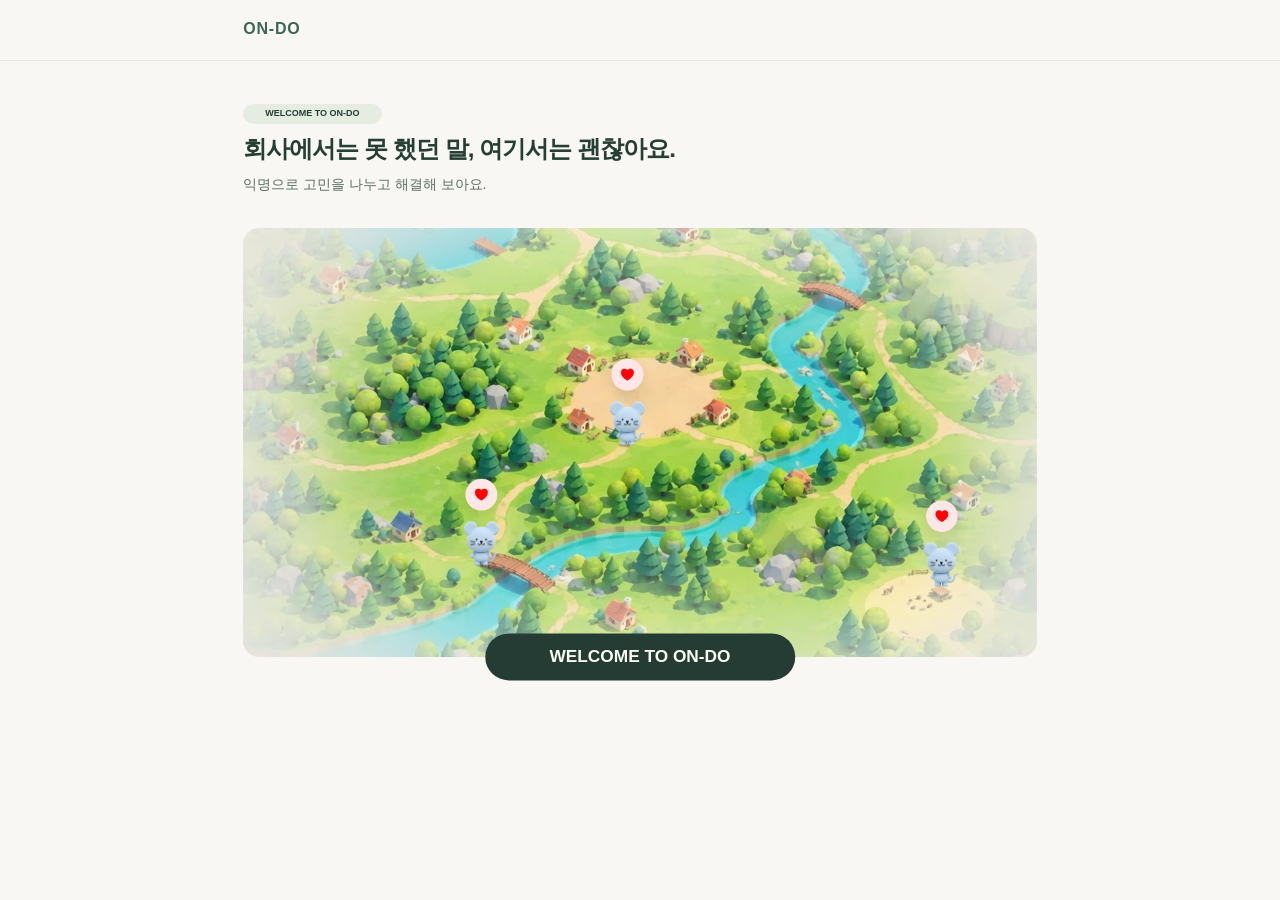
==== index.html @ fba6b2cc "Revert "fix: 섬 선택 범위 정리 및 전환 제거" This reverts commit 2af720c572399435a7b594181810245a727157f3." ====
<!doctype html>
<html lang="ko">
<head>
<meta charset="utf-8"><meta name="viewport" content="width=device-width,initial-scale=1">
<title>ON-DO</title>
<link rel="stylesheet" href="css/style.css">
</head>
<body>
<header><nav><span>ON-DO</span><button id="account" class="plain" hidden>로그아웃</button></nav></header>
<main>
<section id="home" class="hero">
<span class="tag">WELCOME TO ON-DO</span>
<h1>회사에서는 못 했던 말, 여기서는 괜찮아요.</h1>
<p>익명으로 고민을 나누고 해결해 보아요.</p>
<div class="map">
<img class="welcome-land" src="assets/welcome/welcome-map.png" alt="숲과 강이 어우러진 ON-DO 섬">
<div class="welcome-marker" style="--x:48.4%;--y:39%" aria-hidden="true"><img src="assets/welcome/welcome-heart.png" alt=""><img src="assets/characters/0.png" alt=""></div>
<div class="welcome-marker" style="--x:30%;--y:67%" aria-hidden="true"><img src="assets/welcome/welcome-heart.png" alt=""><img src="assets/characters/0.png" alt=""></div>
<div class="welcome-marker" style="--x:88%;--y:72%" aria-hidden="true"><img src="assets/welcome/welcome-heart.png" alt=""><img src="assets/characters/0.png" alt=""></div>
<button id="start">WELCOME TO ON-DO</button>
</div>
</section>
<section id="choose" hidden>
<h1>ON-DO에서 어떤 캐릭터로 활동해볼까요?</h1>
<p>캐릭터와 닉네임으로 서로 소통해요.</p>
<div class="stage">
<span class="selection-check" aria-hidden="true">✓</span>
<div class="carousel" id="animals" role="group" aria-label="동물 캐릭터 선택">
<button type="button" class="arrow previous" id="previous" aria-label="이전 캐릭터">‹</button>
<div class="cards" id="cards"></div>
<button type="button" class="arrow next" id="next" aria-label="다음 캐릭터">›</button>
</div>
<strong id="animalName" class="animal-name" aria-live="polite"></strong>
</div>
<form id="profile" class="nickname">
<label for="nick" class="visually-hidden">익명 닉네임</label>
<div class="nickrow"><input id="nick" required maxlength="18"><button type="button" id="shuffle">다시 추첨하기</button></div>
<p>고민글과 댓글에 표시될 닉네임이에요!</p>
<button class="wide">입력 완료</button>
</form>
</section>
<section id="done" class="center" hidden><img id="doneAnimal" class="selected" alt=""><h1 id="greeting"></h1><p id="details"></p><a href="islands.html" style="display:inline-block;background:#28553f;color:white;border-radius:30px;padding:10px 20px;text-decoration:none;font-weight:700">직무섬 입장</a> <button id="edit">캐릭터와 닉네임 수정</button></section>
</main>
<dialog id="info" aria-labelledby="infoTitle">
<div class="info-card">
<div class="welcome-banner">WELCOME TO ON-DO</div>
<button class="close" id="close" aria-label="닫기">×</button>
<h2 id="infoTitle">ON-DO에서 사용할 정보를 알려주세요</h2>
<form id="onboard">
<label for="email">직장인 인증</label>
<p class="email-intro">직장인 인증 후 나의 직무를 선택하면 섬에 초대돼요.</p>
<input id="email" type="email" required placeholder="회사 이메일을 입력해주세요" autocomplete="email">
<p class="email-note">* 인증 정보는 다른 사용자들에게 표시되지 않아요.</p>
<div class="info">
<strong>입력한 정보는 이렇게 쓰여요!</strong>
<ul><li>직무는 해당 섬을 연결하는 데 쓰여요. 연차 공개 여부는 글을 쓸 때 선택할 수 있어요.</li>
<li>글과 댓글에는 닉네임이 표시되며, 실명과 회사명은 저장하지 않아요.</li>
<li>고민 분야는 같은 주제의 글을 모아 보여드리는 데 사용돼요.</li></ul>
<details><summary>개인정보 처리 안내</summary><p>체험용 인증으로, 입력한 이메일을 저장하거나 전송하지 않아요.</p></details>
</div>
<button type="button" class="wide" id="verify" disabled>인증 메일 받기</button>
<p class="status" id="status" aria-live="polite" hidden></p>
<div class="fields">
<div><span id="jobLabel" class="field-label">직무</span><select id="job" hidden><option value="">선택해주세요</option><option value="디자인">디자이너</option><option>영업</option><option value="개발">개발 · 엔지니어링</option></select></div>
<div><span id="yearsLabel" class="field-label">연차</span><select id="years" hidden><option value="">선택 안 함</option><option>1년 미만</option><option>1~3년</option><option>4~6년</option><option>7~10년</option><option>11년 이상</option></select></div>
</div>
<button class="wide" id="continue" disabled>완료하였습니다</button>
</form>
</div>
</dialog>
<script src="js/app.js"></script>
</body>
</html>
---- css/style.css ----
*{box-sizing:border-box}body{margin:0;background:#f8f7f2;color:#253f35;font:16px/1.55 "Malgun Gothic","Apple SD Gothic Neo",sans-serif}header{border-bottom:1px solid #e7e9df}nav,main{max-width:980px;margin:auto;padding-inline:24px}nav{height:62px;display:flex;justify-content:space-between;align-items:center;font-weight:800;letter-spacing:.05em}main{padding-top:42px;padding-bottom:56px}.hero{max-width:900px;margin:auto}h1{font-size:clamp(23px,4vw,34px);line-height:1.35;margin:10px 0}h2{margin:0 0 22px;font-size:22px}p{margin:4px 0 20px;color:#5b6f63}.tag{background:#e5ece1;font-size:11px;font-weight:800;padding:5px 14px;border-radius:30px}.map{position:relative;margin:28px 0 34px}.map img{display:block;width:100%;border-radius:17px}.map button{position:absolute;left:50%;bottom:0;transform:translate(-50%,50%);white-space:nowrap;min-width:230px;background:#253f35}button,input,select{font:inherit}button{cursor:pointer;border:0;background:#387357;color:white;border-radius:30px;padding:10px 20px;font-weight:700}button:disabled{background:#a3aaa4;cursor:default}button:focus-visible,input:focus-visible,select:focus-visible{outline:3px solid #7bb39a;outline-offset:3px}.plain{background:transparent;color:#28553f}.wide{width:100%}dialog{width:min(540px,calc(100% - 30px));max-height:calc(100dvh - 32px);border:0;border-radius:20px;padding:30px;color:inherit;background:white}dialog::backdrop{background:#252e2870}.dialog-head{display:flex;justify-content:space-between;align-items:center;margin-bottom:18px}.close{padding:5px 12px;background:#687e70}label{display:block;font-weight:750;margin-bottom:5px}input,select{width:100%;padding:10px 13px;background:#f8f7f2;border:1px solid #e3e8df;border-radius:12px;color:#253f35}.info{font-size:13px;padding:12px;background:#f8f7f2;border-radius:12px;margin:12px 0}.fields{display:grid;grid-template-columns:1.4fr 1fr;gap:12px;margin:18px 0}.stage{background:#e2eee3;border-radius:17px;padding:24px;position:relative;text-align:center}.animals{display:grid;grid-template-columns:repeat(12,minmax(0,1fr));align-items:start;gap:6px;margin:12px 0 0}.animal{background:#fff;padding:5px;display:grid;place-items:center;aspect-ratio:1;border-radius:50%;transform:translateY(var(--arc));border:2px solid transparent}.animal[aria-pressed=true]{background:#387357;border-color:#23553c}.animal img{width:100%;display:block}.selected{width:134px;height:122px;object-fit:contain;margin-top:14px}.nickname{background:white;border:1px solid #e1eae0;padding:18px;border-radius:17px;margin-top:22px}.nickrow{display:flex;gap:8px}.nickrow button{white-space:nowrap}.nickname p{font-size:13px;margin:8px 0 20px}.center{text-align:center}.status{font-size:13px;margin:8px 0;color:#28553f}[hidden]{display:none!important}@media(max-width:630px){.animals{grid-template-columns:repeat(6,minmax(0,1fr));order:2;margin-top:14px}.stage{display:flex;flex-direction:column;align-items:center}.animals{width:100%}.animal{transform:none}.selected{order:0}.stage strong{order:1}.map img{min-height:195px;object-fit:cover}.nickrow button{padding-inline:12px}}

.visually-hidden{position:absolute;width:1px;height:1px;padding:0;overflow:hidden;clip-path:inset(50%);white-space:nowrap}
nav,main{max-width:1100px}
nav{color:#387357}
#choose>p{margin-bottom:32px}
.stage{display:block;padding:23px 14px 24px}
.selection-check{display:grid;place-items:center;margin:0 auto 14px;width:23px;height:23px;border-radius:50%;background:#387357;color:white}
.carousel{position:relative;max-width:850px;margin:auto;padding-inline:40px}
.cards{display:grid;grid-template-columns:repeat(3,minmax(0,1fr));gap:12px;touch-action:pan-y}
.character-card{position:relative;isolation:isolate;aspect-ratio:1;display:flex;flex-direction:column;align-items:center;justify-content:flex-start;gap:6%;padding:8% 0 0;background:#f7fbf7;color:#253f35;border:1px solid #d1e1d8;border-radius:10px;opacity:.65}
.character-card[aria-pressed=true]{opacity:1;background:#f1f8fc;box-shadow:0 2px 12px #31594126}
.job-icon{height:23%;width:25%;display:grid;place-items:center}
.job-icon img{display:block;width:100%;height:100%;min-height:0;object-fit:contain}
.character-image{width:49%;height:45%;object-fit:contain;object-position:center bottom;z-index:1}
.character-base{position:absolute;bottom:13%;width:60%;height:15%;border-radius:50%;background:radial-gradient(ellipse at 40% 25%,#d9edab,#a6c873 75%);box-shadow:0 4px 0 #b78a5d,inset 0 -4px 0 #94b166}
.arrow{position:absolute;top:50%;transform:translateY(-50%);width:32px;height:32px;padding:0;font-size:24px;line-height:1;background:#f5faf5;color:#387357}
.previous{left:0}.next{right:0}
.animal-name{display:inline-block;margin-top:20px;background:#387357;color:white;border-radius:24px;min-width:75px;padding:4px 14px;font-size:13px}
.nickname{margin-top:28px}.nickname .wide{margin-top:32px}
@media(max-width:630px){.stage{padding-inline:7px}.carousel{padding-inline:24px}.cards{gap:5px;grid-template-columns:.78fr 1.2fr .78fr;align-items:center}.arrow{width:23px;height:28px;font-size:20px}.character-card{border-radius:7px}.character-base{box-shadow:0 2px 0 #b78a5d}.nickname .wide{margin-top:16px}}
body{background:#f8f7f3}
nav,main{width:min(100%,1100px)}
nav{height:clamp(58px,4.65vw,68px)}
nav{color:#3d6656}
body:has(#home:not([hidden])) nav,main:has(#home:not([hidden])){width:min(62%,900px);padding-inline:0}
main:has(#home:not([hidden])){padding-top:clamp(27px,3vw,45px)}
#home h1{font-size:clamp(22px,1.9vw,30px);margin:9px 0 8px;letter-spacing:-.04em}
#home p{font-size:clamp(13px,1.08vw,16px);margin:0}
#home .tag{display:inline-block;padding:3px 22px;font-size:9px}
#home .map{margin:clamp(22px,2.6vw,38px) 0 34px}
#home .welcome-land{width:100%;height:auto;min-height:0;border-radius:16px}
.welcome-marker{position:absolute;left:var(--x);top:var(--y);transform:translate(-50%,-50%);width:8.6%;display:grid;justify-items:center;pointer-events:none}
#home .welcome-marker img{min-height:0;width:100%;border-radius:0;object-fit:contain}
#home .welcome-marker img+img{width:52%;margin-top:-19%;position:relative}
#home .map button,.welcome-banner{width:39%;min-width:0;padding:10px 8px;background:#243c34;font-size:clamp(11px,1.35vw,19px);font-weight:650;text-align:center;border-radius:999px;color:#fbfaf5}
#info{width:min(610px,calc(100% - 26px));padding:30px 0 0;border-radius:0;background:transparent;overscroll-behavior:contain}
#info::backdrop{background:#30363066}
.info-card{position:relative;background:#fff;border-radius:21px;padding:clamp(46px,4.4vw,64px) clamp(19px,2.1vw,30px) clamp(21px,3.1vw,44px)}
.welcome-banner{position:absolute;top:0;left:50%;transform:translate(-50%,-50%);width:57%;padding:clamp(9px,1.2vw,17px) 5px;white-space:nowrap}
.info-card .close{position:absolute;right:clamp(15px,1.8vw,26px);top:23px;display:grid;place-items:center;width:42px;height:42px;padding:0;font-size:20px;font-weight:400;background:#75837b}
#info h2{font-size:clamp(17px,1.7vw,25px);letter-spacing:-.045em;color:#161e2e;line-height:1.35;margin:0 40px clamp(17px,2.25vw,33px) 0}
#onboard{font-size:13px}
#onboard label,.field-label{display:block;font-weight:800;font-size:14px;margin-bottom:9px}
#onboard input{border:0;background:#f8f7f3;font-size:12px;padding:12px}
#onboard p{font-size:11px;margin:0 0 12px}
#onboard .email-note{font-size:10px;margin:5px 0 0}
#onboard .info{background:#f8f7f3;border-radius:9px;font-size:11px;padding:14px 15px;margin:clamp(16px,3vw,44px) 0 clamp(13px,2vw,29px)}
#onboard .info ul{list-style:'–  ';padding-left:15px;margin:7px 0 8px}
#onboard .info li+li{margin-top:5px}
#onboard .info summary{cursor:pointer;text-decoration:underline}
#onboard .info p{margin:5px 0 0}
#onboard .wide{background:#3e6555;font-size:12px;padding:9px 12px;font-weight:600}
#onboard .wide:disabled{background:#a5aaa6}
#onboard #verify.email-ready{background:#3e6555}
#onboard .status{margin:4px 0 0}
#onboard .fields{grid-template-columns:minmax(0,1.65fr) minmax(0,1fr);gap:clamp(10px,2vw,30px);margin:clamp(17px,3vw,43px) 0}
.info-picker>summary,.info-choices button{background:#f8f7f3;color:#284037;border-radius:999px;padding:8px 13px;font-size:12px;cursor:pointer;list-style:none}
.info-picker>summary{display:flex;justify-content:space-between;align-items:center;gap:5px}
.info-picker>summary::-webkit-details-marker{display:none}
.info-picker>summary::after{content:"⌄";color:#59788d}
.info-picker[open]>summary::after{transform:rotate(180deg)}
.info-picker>summary:focus-visible{outline:2px solid #426c57;outline-offset:2px}
.info-picker{position:relative}
.info-picker[open]{z-index:2}
.info-choices{position:fixed;z-index:3;display:grid;gap:5px;padding:5px;overflow-y:auto;overscroll-behavior:contain;background:#fff;border:1px solid #e3e9e2;border-radius:17px;box-shadow:0 6px 20px #243c3426}
.info-choices button{text-align:left}
.info-choices button[aria-pressed=true]{background:#397157;color:white}
@media(max-width:680px){
  body:has(#home:not([hidden])) nav,main:has(#home:not([hidden])){width:calc(100% - 32px)}
  #home .map button{width:54%}
}
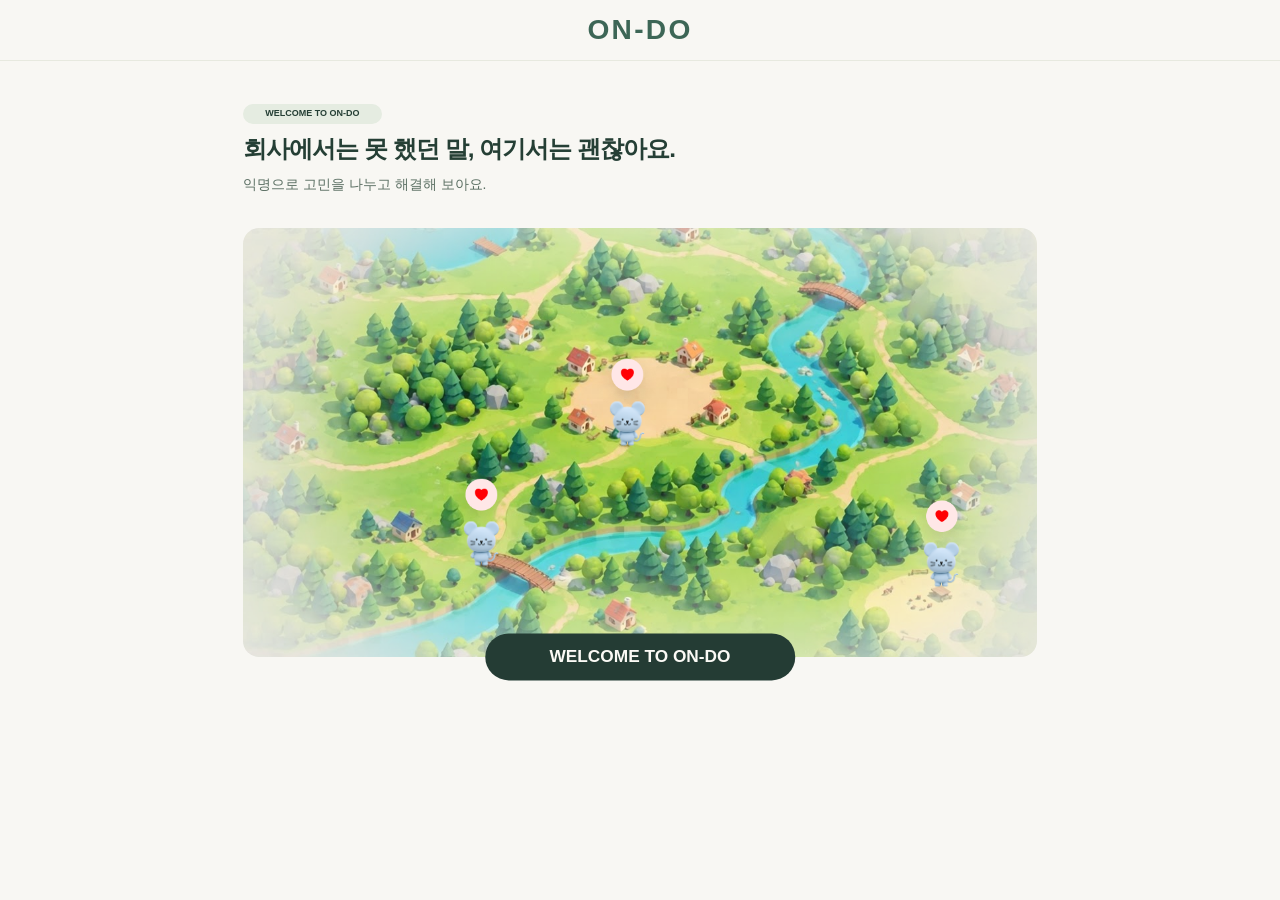
==== commit c59d3e4c: "feat: 이메일 로그인과 화면 공통 스타일 개선" ====
--- a/index.html
+++ b/index.html
@@ -3,10 +3,10 @@
 <head>
 <meta charset="utf-8"><meta name="viewport" content="width=device-width,initial-scale=1">
 <title>ON-DO</title>
-<link rel="stylesheet" href="css/style.css">
+<link rel="stylesheet" href="css/style.css?v=20261116-1900">
 </head>
 <body>
-<header><nav><span>ON-DO</span><button id="account" class="plain" hidden>로그아웃</button></nav></header>
+<header><nav><span class="site-brand">ON-DO</span><button id="account" class="plain" hidden>로그아웃</button></nav></header>
 <main>
 <section id="home" class="hero">
 <span class="tag">WELCOME TO ON-DO</span>
@@ -39,12 +39,20 @@
 <button class="wide">입력 완료</button>
 </form>
 </section>
-<section id="done" class="center" hidden><img id="doneAnimal" class="selected" alt=""><h1 id="greeting"></h1><p id="details"></p><a href="islands.html" style="display:inline-block;background:#28553f;color:white;border-radius:30px;padding:10px 20px;text-decoration:none;font-weight:700">직무섬 입장</a> <button id="edit">캐릭터와 닉네임 수정</button></section>
+<section id="done" class="center" hidden><img id="doneAnimal" class="selected" alt=""><h1 id="greeting"></h1><p id="details"></p><a href="island-select.html" style="display:inline-block;background:#28553f;color:white;border-radius:30px;padding:10px 20px;text-decoration:none;font-weight:700">섬 선택</a> <button id="edit">캐릭터와 닉네임 수정</button></section>
 </main>
 <dialog id="info" aria-labelledby="infoTitle">
 <div class="info-card">
 <div class="welcome-banner">WELCOME TO ON-DO</div>
 <button class="close" id="close" aria-label="닫기">×</button>
+<div class="auth-tabs" role="tablist" aria-label="계정 메뉴"><button type="button" id="showLogin" role="tab">로그인</button><button type="button" id="showSignup" role="tab">회원가입</button></div>
+<form id="loginForm" aria-labelledby="loginTitle">
+<h2 id="loginTitle">다시 만나서 반가워요</h2>
+<label for="loginEmail">회사 이메일</label>
+<input id="loginEmail" type="email" required placeholder="인증했던 회사 이메일을 입력해주세요" autocomplete="email">
+<p id="loginStatus" class="status" aria-live="polite"></p>
+<button class="wide">로그인</button>
+</form>
 <h2 id="infoTitle">ON-DO에서 사용할 정보를 알려주세요</h2>
 <form id="onboard">
 <label for="email">직장인 인증</label>
@@ -56,7 +64,7 @@
 <ul><li>직무는 해당 섬을 연결하는 데 쓰여요. 연차 공개 여부는 글을 쓸 때 선택할 수 있어요.</li>
 <li>글과 댓글에는 닉네임이 표시되며, 실명과 회사명은 저장하지 않아요.</li>
 <li>고민 분야는 같은 주제의 글을 모아 보여드리는 데 사용돼요.</li></ul>
-<details><summary>개인정보 처리 안내</summary><p>체험용 인증으로, 입력한 이메일을 저장하거나 전송하지 않아요.</p></details>
+<details><summary>개인정보 처리 안내</summary><p>체험용 로그인 확인을 위해 이메일은 이 브라우저에만 저장되며 외부로 전송하지 않아요.</p></details>
 </div>
 <button type="button" class="wide" id="verify" disabled>인증 메일 받기</button>
 <p class="status" id="status" aria-live="polite" hidden></p>
@@ -68,6 +76,6 @@
 </form>
 </div>
 </dialog>
-<script src="js/app.js"></script>
+<script src="js/app.js?v=20261116-1900"></script>
 </body>
 </html>
--- a/css/style.css
+++ b/css/style.css
@@ -1,72 +1,677 @@
-*{box-sizing:border-box}body{margin:0;background:#f8f7f2;color:#253f35;font:16px/1.55 "Malgun Gothic","Apple SD Gothic Neo",sans-serif}header{border-bottom:1px solid #e7e9df}nav,main{max-width:980px;margin:auto;padding-inline:24px}nav{height:62px;display:flex;justify-content:space-between;align-items:center;font-weight:800;letter-spacing:.05em}main{padding-top:42px;padding-bottom:56px}.hero{max-width:900px;margin:auto}h1{font-size:clamp(23px,4vw,34px);line-height:1.35;margin:10px 0}h2{margin:0 0 22px;font-size:22px}p{margin:4px 0 20px;color:#5b6f63}.tag{background:#e5ece1;font-size:11px;font-weight:800;padding:5px 14px;border-radius:30px}.map{position:relative;margin:28px 0 34px}.map img{display:block;width:100%;border-radius:17px}.map button{position:absolute;left:50%;bottom:0;transform:translate(-50%,50%);white-space:nowrap;min-width:230px;background:#253f35}button,input,select{font:inherit}button{cursor:pointer;border:0;background:#387357;color:white;border-radius:30px;padding:10px 20px;font-weight:700}button:disabled{background:#a3aaa4;cursor:default}button:focus-visible,input:focus-visible,select:focus-visible{outline:3px solid #7bb39a;outline-offset:3px}.plain{background:transparent;color:#28553f}.wide{width:100%}dialog{width:min(540px,calc(100% - 30px));max-height:calc(100dvh - 32px);border:0;border-radius:20px;padding:30px;color:inherit;background:white}dialog::backdrop{background:#252e2870}.dialog-head{display:flex;justify-content:space-between;align-items:center;margin-bottom:18px}.close{padding:5px 12px;background:#687e70}label{display:block;font-weight:750;margin-bottom:5px}input,select{width:100%;padding:10px 13px;background:#f8f7f2;border:1px solid #e3e8df;border-radius:12px;color:#253f35}.info{font-size:13px;padding:12px;background:#f8f7f2;border-radius:12px;margin:12px 0}.fields{display:grid;grid-template-columns:1.4fr 1fr;gap:12px;margin:18px 0}.stage{background:#e2eee3;border-radius:17px;padding:24px;position:relative;text-align:center}.animals{display:grid;grid-template-columns:repeat(12,minmax(0,1fr));align-items:start;gap:6px;margin:12px 0 0}.animal{background:#fff;padding:5px;display:grid;place-items:center;aspect-ratio:1;border-radius:50%;transform:translateY(var(--arc));border:2px solid transparent}.animal[aria-pressed=true]{background:#387357;border-color:#23553c}.animal img{width:100%;display:block}.selected{width:134px;height:122px;object-fit:contain;margin-top:14px}.nickname{background:white;border:1px solid #e1eae0;padding:18px;border-radius:17px;margin-top:22px}.nickrow{display:flex;gap:8px}.nickrow button{white-space:nowrap}.nickname p{font-size:13px;margin:8px 0 20px}.center{text-align:center}.status{font-size:13px;margin:8px 0;color:#28553f}[hidden]{display:none!important}@media(max-width:630px){.animals{grid-template-columns:repeat(6,minmax(0,1fr));order:2;margin-top:14px}.stage{display:flex;flex-direction:column;align-items:center}.animals{width:100%}.animal{transform:none}.selected{order:0}.stage strong{order:1}.map img{min-height:195px;object-fit:cover}.nickrow button{padding-inline:12px}}
+* {
+  box-sizing: border-box;
+}
+body {
+  margin: 0;
+  background: #f8f7f2;
+  color: #253f35;
+  font:
+    16px/1.55 "Malgun Gothic",
+    "Apple SD Gothic Neo",
+    sans-serif;
+}
+header {
+  border-bottom: 1px solid #e7e9df;
+}
+nav,
+main {
+  max-width: 980px;
+  margin: auto;
+  padding-inline: 24px;
+}
+nav {
+  height: 62px;
+  display: flex;
+  justify-content: space-between;
+  align-items: center;
+  font-weight: 800;
+  letter-spacing: 0.05em;
+}
+main {
+  padding-top: 42px;
+  padding-bottom: 56px;
+}
+.hero {
+  max-width: 900px;
+  margin: auto;
+}
+h1 {
+  font-size: clamp(23px, 4vw, 34px);
+  line-height: 1.35;
+  margin: 10px 0;
+}
+h2 {
+  margin: 0 0 22px;
+  font-size: 22px;
+}
+p {
+  margin: 4px 0 20px;
+  color: #5b6f63;
+}
+.tag {
+  background: #e5ece1;
+  font-size: 11px;
+  font-weight: 800;
+  padding: 5px 14px;
+  border-radius: 30px;
+}
+.map {
+  position: relative;
+  margin: 28px 0 34px;
+}
+.map img {
+  display: block;
+  width: 100%;
+  border-radius: 17px;
+}
+.map button {
+  position: absolute;
+  left: 50%;
+  bottom: 0;
+  transform: translate(-50%, 50%);
+  white-space: nowrap;
+  min-width: 230px;
+  background: #253f35;
+}
+button,
+input,
+select {
+  font: inherit;
+}
+button {
+  cursor: pointer;
+  border: 0;
+  background: #387357;
+  color: white;
+  border-radius: 30px;
+  padding: 10px 20px;
+  font-weight: 700;
+}
+button:disabled {
+  background: #a3aaa4;
+  cursor: default;
+}
+button:focus-visible,
+input:focus-visible,
+select:focus-visible {
+  outline: 3px solid #7bb39a;
+  outline-offset: 3px;
+}
+.plain {
+  background: transparent;
+  color: #28553f;
+}
+.wide {
+  width: 100%;
+}
+dialog {
+  width: min(540px, calc(100% - 30px));
+  max-height: calc(100dvh - 32px);
+  border: 0;
+  border-radius: 20px;
+  padding: 30px;
+  color: inherit;
+  background: white;
+}
+dialog::backdrop {
+  background: #252e2870;
+}
+.dialog-head {
+  display: flex;
+  justify-content: space-between;
+  align-items: center;
+  margin-bottom: 18px;
+}
+.close {
+  padding: 5px 12px;
+  background: #687e70;
+}
+label {
+  display: block;
+  font-weight: 750;
+  margin-bottom: 5px;
+}
+input,
+select {
+  width: 100%;
+  padding: 10px 13px;
+  background: #f8f7f2;
+  border: 1px solid #e3e8df;
+  border-radius: 12px;
+  color: #253f35;
+}
+.info {
+  font-size: 13px;
+  padding: 12px;
+  background: #f8f7f2;
+  border-radius: 12px;
+  margin: 12px 0;
+}
+.fields {
+  display: grid;
+  grid-template-columns: 1.4fr 1fr;
+  gap: 12px;
+  margin: 18px 0;
+}
+.stage {
+  background: #e2eee3;
+  border-radius: 17px;
+  padding: 24px;
+  position: relative;
+  text-align: center;
+}
+.animals {
+  display: grid;
+  grid-template-columns: repeat(12, minmax(0, 1fr));
+  align-items: start;
+  gap: 6px;
+  margin: 12px 0 0;
+}
+.animal {
+  background: #fff;
+  padding: 5px;
+  display: grid;
+  place-items: center;
+  aspect-ratio: 1;
+  border-radius: 50%;
+  transform: translateY(var(--arc));
+  border: 2px solid transparent;
+}
+.animal[aria-pressed="true"] {
+  background: #387357;
+  border-color: #23553c;
+}
+.animal img {
+  width: 100%;
+  display: block;
+}
+.selected {
+  width: 134px;
+  height: 122px;
+  object-fit: contain;
+  margin-top: 14px;
+}
+.nickname {
+  background: white;
+  border: 1px solid #e1eae0;
+  padding: 18px;
+  border-radius: 17px;
+  margin-top: 22px;
+}
+.nickrow {
+  display: flex;
+  gap: 8px;
+}
+.nickrow button {
+  white-space: nowrap;
+}
+.nickname p {
+  font-size: 13px;
+  margin: 8px 0 20px;
+}
+.center {
+  text-align: center;
+}
+.status {
+  font-size: 13px;
+  margin: 8px 0;
+  color: #28553f;
+}
+[hidden] {
+  display: none !important;
+}
+@media (max-width: 630px) {
+  .animals {
+    grid-template-columns: repeat(6, minmax(0, 1fr));
+    order: 2;
+    margin-top: 14px;
+  }
+  .stage {
+    display: flex;
+    flex-direction: column;
+    align-items: center;
+  }
+  .animals {
+    width: 100%;
+  }
+  .animal {
+    transform: none;
+  }
+  .selected {
+    order: 0;
+  }
+  .stage strong {
+    order: 1;
+  }
+  .map img {
+    min-height: 195px;
+    object-fit: cover;
+  }
+  .nickrow button {
+    padding-inline: 12px;
+  }
+}
 
-.visually-hidden{position:absolute;width:1px;height:1px;padding:0;overflow:hidden;clip-path:inset(50%);white-space:nowrap}
-nav,main{max-width:1100px}
-nav{color:#387357}
-#choose>p{margin-bottom:32px}
-.stage{display:block;padding:23px 14px 24px}
-.selection-check{display:grid;place-items:center;margin:0 auto 14px;width:23px;height:23px;border-radius:50%;background:#387357;color:white}
-.carousel{position:relative;max-width:850px;margin:auto;padding-inline:40px}
-.cards{display:grid;grid-template-columns:repeat(3,minmax(0,1fr));gap:12px;touch-action:pan-y}
-.character-card{position:relative;isolation:isolate;aspect-ratio:1;display:flex;flex-direction:column;align-items:center;justify-content:flex-start;gap:6%;padding:8% 0 0;background:#f7fbf7;color:#253f35;border:1px solid #d1e1d8;border-radius:10px;opacity:.65}
-.character-card[aria-pressed=true]{opacity:1;background:#f1f8fc;box-shadow:0 2px 12px #31594126}
-.job-icon{height:23%;width:25%;display:grid;place-items:center}
-.job-icon img{display:block;width:100%;height:100%;min-height:0;object-fit:contain}
-.character-image{width:49%;height:45%;object-fit:contain;object-position:center bottom;z-index:1}
-.character-base{position:absolute;bottom:13%;width:60%;height:15%;border-radius:50%;background:radial-gradient(ellipse at 40% 25%,#d9edab,#a6c873 75%);box-shadow:0 4px 0 #b78a5d,inset 0 -4px 0 #94b166}
-.arrow{position:absolute;top:50%;transform:translateY(-50%);width:32px;height:32px;padding:0;font-size:24px;line-height:1;background:#f5faf5;color:#387357}
-.previous{left:0}.next{right:0}
-.animal-name{display:inline-block;margin-top:20px;background:#387357;color:white;border-radius:24px;min-width:75px;padding:4px 14px;font-size:13px}
-.nickname{margin-top:28px}.nickname .wide{margin-top:32px}
-@media(max-width:630px){.stage{padding-inline:7px}.carousel{padding-inline:24px}.cards{gap:5px;grid-template-columns:.78fr 1.2fr .78fr;align-items:center}.arrow{width:23px;height:28px;font-size:20px}.character-card{border-radius:7px}.character-base{box-shadow:0 2px 0 #b78a5d}.nickname .wide{margin-top:16px}}
-body{background:#f8f7f3}
-nav,main{width:min(100%,1100px)}
-nav{height:clamp(58px,4.65vw,68px)}
-nav{color:#3d6656}
-body:has(#home:not([hidden])) nav,main:has(#home:not([hidden])){width:min(62%,900px);padding-inline:0}
-main:has(#home:not([hidden])){padding-top:clamp(27px,3vw,45px)}
-#home h1{font-size:clamp(22px,1.9vw,30px);margin:9px 0 8px;letter-spacing:-.04em}
-#home p{font-size:clamp(13px,1.08vw,16px);margin:0}
-#home .tag{display:inline-block;padding:3px 22px;font-size:9px}
-#home .map{margin:clamp(22px,2.6vw,38px) 0 34px}
-#home .welcome-land{width:100%;height:auto;min-height:0;border-radius:16px}
-.welcome-marker{position:absolute;left:var(--x);top:var(--y);transform:translate(-50%,-50%);width:8.6%;display:grid;justify-items:center;pointer-events:none}
-#home .welcome-marker img{min-height:0;width:100%;border-radius:0;object-fit:contain}
-#home .welcome-marker img+img{width:52%;margin-top:-19%;position:relative}
-#home .map button,.welcome-banner{width:39%;min-width:0;padding:10px 8px;background:#243c34;font-size:clamp(11px,1.35vw,19px);font-weight:650;text-align:center;border-radius:999px;color:#fbfaf5}
-#info{width:min(610px,calc(100% - 26px));padding:30px 0 0;border-radius:0;background:transparent;overscroll-behavior:contain}
-#info::backdrop{background:#30363066}
-.info-card{position:relative;background:#fff;border-radius:21px;padding:clamp(46px,4.4vw,64px) clamp(19px,2.1vw,30px) clamp(21px,3.1vw,44px)}
-.welcome-banner{position:absolute;top:0;left:50%;transform:translate(-50%,-50%);width:57%;padding:clamp(9px,1.2vw,17px) 5px;white-space:nowrap}
-.info-card .close{position:absolute;right:clamp(15px,1.8vw,26px);top:23px;display:grid;place-items:center;width:42px;height:42px;padding:0;font-size:20px;font-weight:400;background:#75837b}
-#info h2{font-size:clamp(17px,1.7vw,25px);letter-spacing:-.045em;color:#161e2e;line-height:1.35;margin:0 40px clamp(17px,2.25vw,33px) 0}
-#onboard{font-size:13px}
-#onboard label,.field-label{display:block;font-weight:800;font-size:14px;margin-bottom:9px}
-#onboard input{border:0;background:#f8f7f3;font-size:12px;padding:12px}
-#onboard p{font-size:11px;margin:0 0 12px}
-#onboard .email-note{font-size:10px;margin:5px 0 0}
-#onboard .info{background:#f8f7f3;border-radius:9px;font-size:11px;padding:14px 15px;margin:clamp(16px,3vw,44px) 0 clamp(13px,2vw,29px)}
-#onboard .info ul{list-style:'–  ';padding-left:15px;margin:7px 0 8px}
-#onboard .info li+li{margin-top:5px}
-#onboard .info summary{cursor:pointer;text-decoration:underline}
-#onboard .info p{margin:5px 0 0}
-#onboard .wide{background:#3e6555;font-size:12px;padding:9px 12px;font-weight:600}
-#onboard .wide:disabled{background:#a5aaa6}
-#onboard #verify.email-ready{background:#3e6555}
-#onboard .status{margin:4px 0 0}
-#onboard .fields{grid-template-columns:minmax(0,1.65fr) minmax(0,1fr);gap:clamp(10px,2vw,30px);margin:clamp(17px,3vw,43px) 0}
-.info-picker>summary,.info-choices button{background:#f8f7f3;color:#284037;border-radius:999px;padding:8px 13px;font-size:12px;cursor:pointer;list-style:none}
-.info-picker>summary{display:flex;justify-content:space-between;align-items:center;gap:5px}
-.info-picker>summary::-webkit-details-marker{display:none}
-.info-picker>summary::after{content:"⌄";color:#59788d}
-.info-picker[open]>summary::after{transform:rotate(180deg)}
-.info-picker>summary:focus-visible{outline:2px solid #426c57;outline-offset:2px}
-.info-picker{position:relative}
-.info-picker[open]{z-index:2}
-.info-choices{position:fixed;z-index:3;display:grid;gap:5px;padding:5px;overflow-y:auto;overscroll-behavior:contain;background:#fff;border:1px solid #e3e9e2;border-radius:17px;box-shadow:0 6px 20px #243c3426}
-.info-choices button{text-align:left}
-.info-choices button[aria-pressed=true]{background:#397157;color:white}
-@media(max-width:680px){
-  body:has(#home:not([hidden])) nav,main:has(#home:not([hidden])){width:calc(100% - 32px)}
-  #home .map button{width:54%}
-}
+.visually-hidden {
+  position: absolute;
+  width: 1px;
+  height: 1px;
+  padding: 0;
+  overflow: hidden;
+  clip-path: inset(50%);
+  white-space: nowrap;
+}
+nav,
+main {
+  max-width: 1100px;
+}
+nav {
+  color: #387357;
+}
+#choose > p {
+  margin-bottom: 32px;
+}
+.stage {
+  display: block;
+  padding: 23px 14px 24px;
+}
+.selection-check {
+  display: grid;
+  place-items: center;
+  margin: 0 auto 14px;
+  width: 23px;
+  height: 23px;
+  border-radius: 50%;
+  background: #387357;
+  color: white;
+}
+.carousel {
+  position: relative;
+  max-width: 850px;
+  margin: auto;
+  padding-inline: 40px;
+}
+.cards {
+  display: grid;
+  grid-template-columns: repeat(3, minmax(0, 1fr));
+  gap: 12px;
+  touch-action: pan-y;
+}
+.character-card {
+  position: relative;
+  isolation: isolate;
+  aspect-ratio: 1;
+  display: flex;
+  flex-direction: column;
+  align-items: center;
+  justify-content: flex-start;
+  gap: 6%;
+  padding: 8% 0 0;
+  background: #f7fbf7;
+  color: #253f35;
+  border: 1px solid #d1e1d8;
+  border-radius: 10px;
+  opacity: 0.65;
+}
+.character-card[aria-pressed="true"] {
+  opacity: 1;
+  background: #f1f8fc;
+  box-shadow: 0 2px 12px #31594126;
+}
+.job-icon {
+  height: 23%;
+  width: 25%;
+  display: grid;
+  place-items: center;
+}
+.job-icon img {
+  display: block;
+  width: 100%;
+  height: 100%;
+  min-height: 0;
+  object-fit: contain;
+}
+.character-image {
+  width: 49%;
+  height: 45%;
+  object-fit: contain;
+  object-position: center bottom;
+  z-index: 1;
+}
+.character-base {
+  position: absolute;
+  bottom: 13%;
+  width: 60%;
+  height: 15%;
+  border-radius: 50%;
+  background: radial-gradient(ellipse at 40% 25%, #d9edab, #a6c873 75%);
+  box-shadow:
+    0 4px 0 #b78a5d,
+    inset 0 -4px 0 #94b166;
+}
+.arrow {
+  position: absolute;
+  top: 50%;
+  transform: translateY(-50%);
+  width: 32px;
+  height: 32px;
+  padding: 0;
+  font-size: 24px;
+  line-height: 1;
+  background: #f5faf5;
+  color: #387357;
+}
+.previous {
+  left: 0;
+}
+.next {
+  right: 0;
+}
+.animal-name {
+  display: inline-block;
+  margin-top: 20px;
+  background: #387357;
+  color: white;
+  border-radius: 24px;
+  min-width: 75px;
+  padding: 4px 14px;
+  font-size: 13px;
+}
+.nickname {
+  margin-top: 28px;
+}
+.nickname .wide {
+  margin-top: 32px;
+}
+@media (max-width: 630px) {
+  .stage {
+    padding-inline: 7px;
+  }
+  .carousel {
+    padding-inline: 24px;
+  }
+  .cards {
+    gap: 5px;
+    grid-template-columns: 0.78fr 1.2fr 0.78fr;
+    align-items: center;
+  }
+  .arrow {
+    width: 23px;
+    height: 28px;
+    font-size: 20px;
+  }
+  .character-card {
+    border-radius: 7px;
+  }
+  .character-base {
+    box-shadow: 0 2px 0 #b78a5d;
+  }
+  .nickname .wide {
+    margin-top: 16px;
+  }
+}
+body {
+  background: #f8f7f3;
+}
+nav,
+main {
+  width: min(100%, 1100px);
+}
+nav {
+  height: clamp(58px, 4.65vw, 68px);
+}
+nav {
+  color: #3d6656;
+}
+body:has(#home:not([hidden])) nav,
+main:has(#home:not([hidden])) {
+  width: min(62%, 900px);
+  padding-inline: 0;
+}
+main:has(#home:not([hidden])) {
+  padding-top: clamp(27px, 3vw, 45px);
+}
+#home h1 {
+  font-size: clamp(22px, 1.9vw, 30px);
+  margin: 9px 0 8px;
+  letter-spacing: -0.04em;
+}
+#home p {
+  font-size: clamp(13px, 1.08vw, 16px);
+  margin: 0;
+}
+#home .tag {
+  display: inline-block;
+  padding: 3px 22px;
+  font-size: 9px;
+}
+#home .map {
+  margin: clamp(22px, 2.6vw, 38px) 0 34px;
+}
+#home .welcome-land {
+  width: 100%;
+  height: auto;
+  min-height: 0;
+  border-radius: 16px;
+}
+.welcome-marker {
+  position: absolute;
+  left: var(--x);
+  top: var(--y);
+  transform: translate(-50%, -50%);
+  width: 8.6%;
+  display: grid;
+  justify-items: center;
+  pointer-events: none;
+}
+#home .welcome-marker img {
+  min-height: 0;
+  width: 100%;
+  border-radius: 0;
+  object-fit: contain;
+}
+#home .welcome-marker img + img {
+  width: 52%;
+  margin-top: -19%;
+  position: relative;
+}
+#home .map button,
+.welcome-banner {
+  width: 39%;
+  min-width: 0;
+  padding: 10px 8px;
+  background: #243c34;
+  font-size: clamp(11px, 1.35vw, 19px);
+  font-weight: 650;
+  text-align: center;
+  border-radius: 999px;
+  color: #fbfaf5;
+}
+#info {
+  width: min(610px, calc(100% - 26px));
+  padding: 30px 0 0;
+  border-radius: 0;
+  background: transparent;
+  overscroll-behavior: contain;
+}
+#info::backdrop {
+  background: #30363066;
+}
+.info-card {
+  position: relative;
+  background: #fff;
+  border-radius: 21px;
+  padding: clamp(46px, 4.4vw, 64px) clamp(19px, 2.1vw, 30px)
+    clamp(21px, 3.1vw, 44px);
+}
+.welcome-banner {
+  position: absolute;
+  top: 0;
+  left: 50%;
+  transform: translate(-50%, -50%);
+  width: 57%;
+  padding: clamp(9px, 1.2vw, 17px) 5px;
+  white-space: nowrap;
+}
+.info-card .close {
+  position: absolute;
+  right: clamp(15px, 1.8vw, 26px);
+  top: 23px;
+  display: grid;
+  place-items: center;
+  width: 42px;
+  height: 42px;
+  padding: 0;
+  font-size: 20px;
+  font-weight: 400;
+  background: #75837b;
+}
+#info h2 {
+  font-size: clamp(17px, 1.7vw, 25px);
+  letter-spacing: -0.045em;
+  color: #161e2e;
+  line-height: 1.35;
+  margin: 0 40px clamp(17px, 2.25vw, 33px) 0;
+}
+#onboard {
+  font-size: 13px;
+}
+#onboard label,
+.field-label {
+  display: block;
+  font-weight: 800;
+  font-size: 14px;
+  margin-bottom: 9px;
+}
+#onboard input {
+  border: 0;
+  background: #f8f7f3;
+  font-size: 12px;
+  padding: 12px;
+}
+#onboard p {
+  font-size: 11px;
+  margin: 0 0 12px;
+}
+#onboard .email-note {
+  font-size: 10px;
+  margin: 5px 0 0;
+}
+#onboard .info {
+  background: #f8f7f3;
+  border-radius: 9px;
+  font-size: 11px;
+  padding: 14px 15px;
+  margin: clamp(16px, 3vw, 44px) 0 clamp(13px, 2vw, 29px);
+}
+#onboard .info ul {
+  list-style: "–  ";
+  padding-left: 15px;
+  margin: 7px 0 8px;
+}
+#onboard .info li + li {
+  margin-top: 5px;
+}
+#onboard .info summary {
+  cursor: pointer;
+  text-decoration: underline;
+}
+#onboard .info p {
+  margin: 5px 0 0;
+}
+#onboard .wide {
+  background: #3e6555;
+  font-size: 12px;
+  padding: 9px 12px;
+  font-weight: 600;
+}
+#onboard .wide:disabled {
+  background: #a5aaa6;
+}
+#onboard #verify.email-ready {
+  background: #3e6555;
+}
+#onboard .status {
+  margin: 4px 0 0;
+}
+#onboard .fields {
+  grid-template-columns: minmax(0, 1.65fr) minmax(0, 1fr);
+  gap: clamp(10px, 2vw, 30px);
+  margin: clamp(17px, 3vw, 43px) 0;
+}
+.info-picker > summary,
+.info-choices button {
+  background: #f8f7f3;
+  color: #284037;
+  border-radius: 999px;
+  padding: 8px 13px;
+  font-size: 12px;
+  cursor: pointer;
+  list-style: none;
+}
+.info-picker > summary {
+  display: flex;
+  justify-content: space-between;
+  align-items: center;
+  gap: 5px;
+}
+.info-picker > summary::-webkit-details-marker {
+  display: none;
+}
+.info-picker > summary::after {
+  content: "⌄";
+  color: #59788d;
+}
+.info-picker[open] > summary::after {
+  transform: rotate(180deg);
+}
+.info-picker > summary:focus-visible {
+  outline: 2px solid #426c57;
+  outline-offset: 2px;
+}
+.info-picker {
+  position: relative;
+}
+.info-picker[open] {
+  z-index: 2;
+}
+.info-choices {
+  position: fixed;
+  z-index: 3;
+  display: grid;
+  gap: 5px;
+  padding: 5px;
+  overflow-y: auto;
+  overscroll-behavior: contain;
+  background: #fff;
+  border: 1px solid #e3e9e2;
+  border-radius: 17px;
+  box-shadow: 0 6px 20px #243c3426;
+}
+.info-choices button {
+  text-align: left;
+}
+.info-choices button[aria-pressed="true"] {
+  background: #397157;
+  color: white;
+}
+@media (max-width: 680px) {
+  body:has(#home:not([hidden])) nav,
+  main:has(#home:not([hidden])) {
+    width: calc(100% - 32px);
+  }
+  #home .map button {
+    width: 54%;
+  }
+}
+
+/* Center the product mark on every onboarding view. */
+nav{position:relative}
+.site-brand{position:absolute;left:50%;transform:translateX(-50%);font-size:clamp(22px,2.2vw,30px);font-weight:900;letter-spacing:.08em}
+#account{margin-left:auto}
+.auth-tabs{display:grid;grid-template-columns:1fr 1fr;gap:7px;margin:4px 0 22px;padding:4px;border-radius:999px;background:#f0f3ed}
+.auth-tabs button{padding:8px 12px;background:transparent;color:#49675b}
+.auth-tabs button[aria-selected="true"]{background:#3e6555;color:#fff;box-shadow:0 2px 7px #263f3530}
+#loginForm{display:grid;gap:10px}
+#loginForm h2{margin-bottom:8px}
+#loginForm .status{min-height:20px;margin:0;color:#9a3f32}
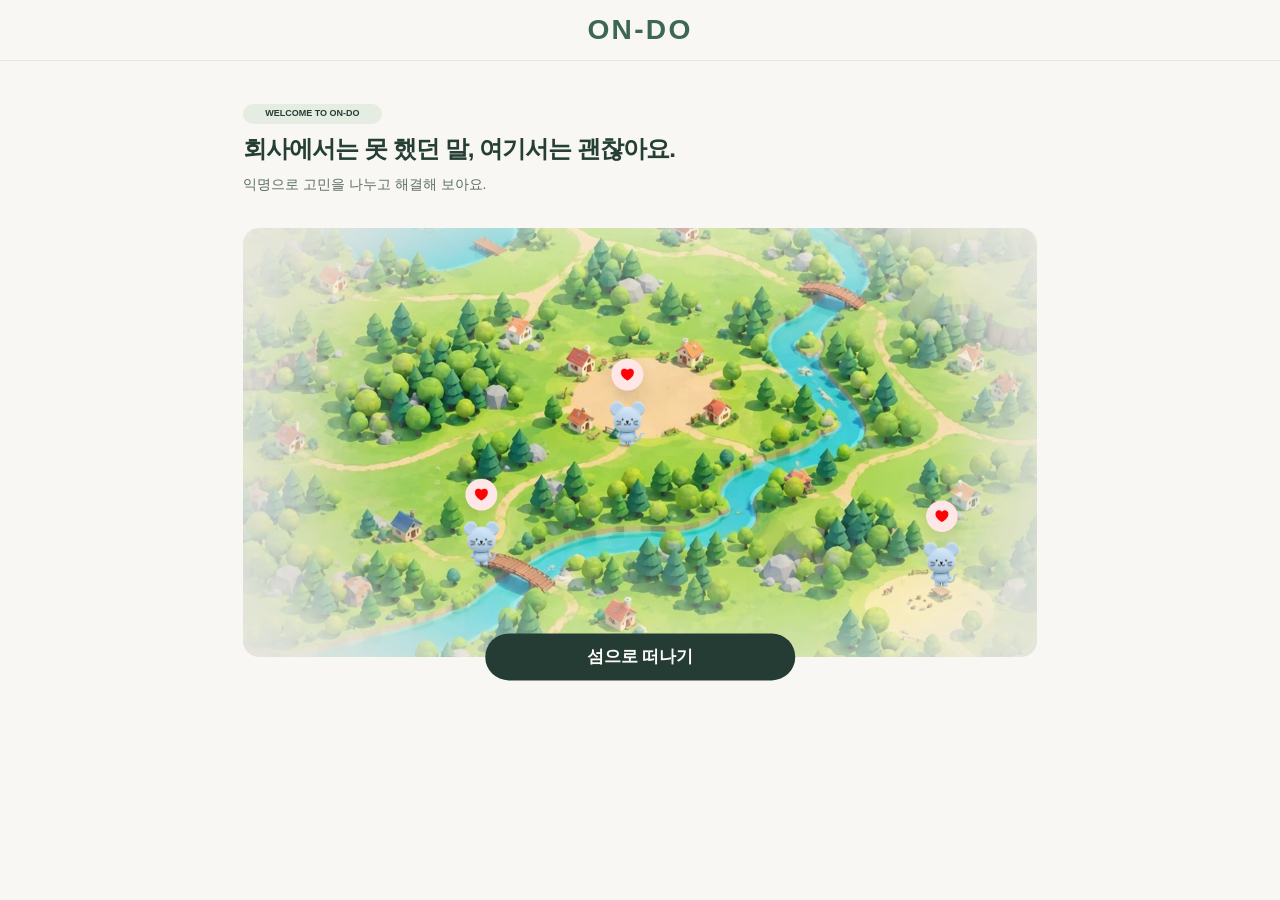
==== commit 138e64e7: "FE" ====
--- a/index.html
+++ b/index.html
@@ -1,9 +1,10 @@
 <!doctype html>
 <html lang="ko">
 <head>
+<meta http-equiv="Content-Security-Policy" content="default-src 'self'; script-src 'self'; style-src 'self' 'unsafe-inline'; img-src 'self' data:; connect-src 'self' https://ondo-api.onrender.com; base-uri 'self'; form-action 'self'; object-src 'none'">
 <meta charset="utf-8"><meta name="viewport" content="width=device-width,initial-scale=1">
 <title>ON-DO</title>
-<link rel="stylesheet" href="css/style.css?v=20261116-1900">
+<link rel="stylesheet" href="css/style.css?v=20261119-4">
 </head>
 <body>
 <header><nav><span class="site-brand">ON-DO</span><button id="account" class="plain" hidden>로그아웃</button></nav></header>
@@ -17,8 +18,9 @@
 <div class="welcome-marker" style="--x:48.4%;--y:39%" aria-hidden="true"><img src="assets/welcome/welcome-heart.png" alt=""><img src="assets/characters/0.png" alt=""></div>
 <div class="welcome-marker" style="--x:30%;--y:67%" aria-hidden="true"><img src="assets/welcome/welcome-heart.png" alt=""><img src="assets/characters/0.png" alt=""></div>
 <div class="welcome-marker" style="--x:88%;--y:72%" aria-hidden="true"><img src="assets/welcome/welcome-heart.png" alt=""><img src="assets/characters/0.png" alt=""></div>
-<button id="start">WELCOME TO ON-DO</button>
+<button id="start">섬으로 떠나기</button>
 </div>
+<p id="wakeStatus" class="wake-status" aria-live="polite" hidden>서버를 깨우는 중이에요…</p>
 </section>
 <section id="choose" hidden>
 <h1>ON-DO에서 어떤 캐릭터로 활동해볼까요?</h1>
@@ -31,10 +33,12 @@
 <button type="button" class="arrow next" id="next" aria-label="다음 캐릭터">›</button>
 </div>
 <strong id="animalName" class="animal-name" aria-live="polite"></strong>
+<p id="animalPersona" class="animal-persona"></p>
 </div>
 <form id="profile" class="nickname">
 <label for="nick" class="visually-hidden">익명 닉네임</label>
-<div class="nickrow"><input id="nick" required maxlength="18"><button type="button" id="shuffle">다시 추첨하기</button></div>
+<div class="nickrow"><input id="nick" required readonly maxlength="40">
+<button type="button" id="shuffle">다시 추첨하기</button></div>
 <p>고민글과 댓글에 표시될 닉네임이에요!</p>
 <button class="wide">입력 완료</button>
 </form>
@@ -45,37 +49,96 @@
 <div class="info-card">
 <div class="welcome-banner">WELCOME TO ON-DO</div>
 <button class="close" id="close" aria-label="닫기">×</button>
-<div class="auth-tabs" role="tablist" aria-label="계정 메뉴"><button type="button" id="showLogin" role="tab">로그인</button><button type="button" id="showSignup" role="tab">회원가입</button></div>
+
 <form id="loginForm" aria-labelledby="loginTitle">
-<h2 id="loginTitle">다시 만나서 반가워요</h2>
-<label for="loginEmail">회사 이메일</label>
-<input id="loginEmail" type="email" required placeholder="인증했던 회사 이메일을 입력해주세요" autocomplete="email">
-<p id="loginStatus" class="status" aria-live="polite"></p>
-<button class="wide">로그인</button>
+  <h2 id="loginTitle">이메일로 시작하기</h2>
+  <p class="start-intro">처음이면 섬과 캐릭터를 고르고, 이미 가입했다면 바로 들어가요. 비밀번호는 없어요.</p>
+
+  <label for="loginEmail">회사 이메일</label>
+  <input
+    id="loginEmail"
+    type="email"
+    required
+    placeholder="회사 이메일을 입력해주세요"
+    autocomplete="email"
+  >
+
+  <button type="button" class="wide" id="loginSendCode">
+    인증코드 받기
+  </button>
+
+  <p id="loginStatus" class="status" aria-live="polite"></p>
+
+  <label for="loginCode">이메일 인증코드</label>
+  <input
+    id="loginCode"
+    type="text"
+    inputmode="numeric"
+    autocomplete="one-time-code"
+    pattern="[0-9]{6}"
+    maxlength="6"
+    required
+    placeholder="6자리 인증코드를 입력해주세요"
+  >
+
+  <label class="remember">
+    <input id="rememberMe" type="checkbox">
+    <span>로그인 유지 <small>(30일 · 내 기기에서만 체크해 주세요)</small></span>
+  </label>
+
+  <button class="wide" id="loginSubmit">시작하기</button>
+  <button type="button" class="wide demo-login" id="demoLogin">체험 계정으로 둘러보기</button>
 </form>
-<h2 id="infoTitle">ON-DO에서 사용할 정보를 알려주세요</h2>
+
+<h2 id="infoTitle">처음 오셨네요! 섬을 정해 볼게요</h2>
 <form id="onboard">
+<p class="start-verified" id="startVerified" hidden></p>
+<div class="signup-email">
 <label for="email">직장인 인증</label>
 <p class="email-intro">직장인 인증 후 나의 직무를 선택하면 섬에 초대돼요.</p>
 <input id="email" type="email" required placeholder="회사 이메일을 입력해주세요" autocomplete="email">
 <p class="email-note">* 인증 정보는 다른 사용자들에게 표시되지 않아요.</p>
+</div>
 <div class="info">
 <strong>입력한 정보는 이렇게 쓰여요!</strong>
 <ul><li>직무는 해당 섬을 연결하는 데 쓰여요. 연차 공개 여부는 글을 쓸 때 선택할 수 있어요.</li>
 <li>글과 댓글에는 닉네임이 표시되며, 실명과 회사명은 저장하지 않아요.</li>
 <li>고민 분야는 같은 주제의 글을 모아 보여드리는 데 사용돼요.</li></ul>
-<details><summary>개인정보 처리 안내</summary><p>체험용 로그인 확인을 위해 이메일은 이 브라우저에만 저장되며 외부로 전송하지 않아요.</p></details>
+<details><summary>개인정보 처리 안내</summary><p>이메일은 회원가입·로그인 인증과 계정 관리에 사용되며 서버로 전송됩니다. 다른 사용자에게는 공개되지 않아요.</p></details>
 </div>
+<div class="signup-email">
 <button type="button" class="wide" id="verify" disabled>인증 메일 받기</button>
 <p class="status" id="status" aria-live="polite" hidden></p>
+<label for="signupCode">이메일 인증코드</label>
+<input
+  id="signupCode"
+  type="text"
+  inputmode="numeric"
+  autocomplete="one-time-code"
+  pattern="[0-9]{6}"
+  maxlength="6"
+  placeholder="6자리 인증코드를 입력해주세요"
+  required
+>
+</div>
 <div class="fields">
 <div><span id="jobLabel" class="field-label">직무</span><select id="job" hidden><option value="">선택해주세요</option><option value="디자인">디자이너</option><option>영업</option><option value="개발">개발 · 엔지니어링</option></select></div>
 <div><span id="yearsLabel" class="field-label">연차</span><select id="years" hidden><option value="">선택 안 함</option><option>1년 미만</option><option>1~3년</option><option>4~6년</option><option>7~10년</option><option>11년 이상</option></select></div>
 </div>
+<label style="display:flex;align-items:center;gap:8px;margin:16px 0;">
+  <input
+    id="agreePrivacy"
+    type="checkbox"
+    required
+    style="width:auto;margin:0;"
+  >
+  <span>개인정보 수집 및 이용에 동의합니다. (필수)</span>
+</label>
 <button class="wide" id="continue" disabled>완료하였습니다</button>
 </form>
 </div>
 </dialog>
-<script src="js/app.js?v=20261116-1900"></script>
+<script src="js/api.js?v=20261119-4"></script>
+<script src="js/app.js?v=20261119-6"></script>
 </body>
 </html>
--- a/css/style.css
+++ b/css/style.css
@@ -516,11 +516,11 @@
 .info-card .close {
   position: absolute;
   right: clamp(15px, 1.8vw, 26px);
-  top: 23px;
+  top: 14px;
   display: grid;
   place-items: center;
-  width: 42px;
-  height: 42px;
+  width: 36px;
+  height: 36px;
   padding: 0;
   font-size: 20px;
   font-weight: 400;
@@ -666,12 +666,96 @@
 }
 
 /* Center the product mark on every onboarding view. */
-nav{position:relative}
-.site-brand{position:absolute;left:50%;transform:translateX(-50%);font-size:clamp(22px,2.2vw,30px);font-weight:900;letter-spacing:.08em}
-#account{margin-left:auto}
-.auth-tabs{display:grid;grid-template-columns:1fr 1fr;gap:7px;margin:4px 0 22px;padding:4px;border-radius:999px;background:#f0f3ed}
-.auth-tabs button{padding:8px 12px;background:transparent;color:#49675b}
-.auth-tabs button[aria-selected="true"]{background:#3e6555;color:#fff;box-shadow:0 2px 7px #263f3530}
-#loginForm{display:grid;gap:10px}
-#loginForm h2{margin-bottom:8px}
-#loginForm .status{min-height:20px;margin:0;color:#9a3f32}
+nav {
+  position: relative;
+}
+.site-brand {
+  position: absolute;
+  left: 50%;
+  transform: translateX(-50%);
+  font-size: clamp(22px, 2.2vw, 30px);
+  font-weight: 900;
+  letter-spacing: 0.08em;
+}
+#account {
+  margin-left: auto;
+}
+.auth-tabs {
+  display: grid;
+  grid-template-columns: 1fr 1fr;
+  gap: 7px;
+  margin: 4px 0 22px;
+  padding: 4px;
+  border-radius: 999px;
+  background: #f0f3ed;
+}
+.auth-tabs button {
+  padding: 8px 12px;
+  background: transparent;
+  color: #49675b;
+}
+.auth-tabs button[aria-selected="true"] {
+  background: #3e6555;
+  color: #fff;
+  box-shadow: 0 2px 7px #263f3530;
+}
+#loginForm {
+  display: grid;
+  gap: 10px;
+}
+#loginForm h2 {
+  margin-bottom: 8px;
+}
+#loginForm .status {
+  min-height: 20px;
+  margin: 0;
+  color: #9a3f32;
+}
+#loginForm .demo-login {
+  background: transparent;
+  color: #28553f;
+  border: 1px solid #28553f;
+}
+.wake-status {
+  margin: 10px 0 0;
+  text-align: center;
+  color: #5d6f66;
+  font-size: 14px;
+}
+.animal-persona {
+  margin: 4px 0 0;
+  text-align: center;
+  color: #3e6555;
+  font-weight: 700;
+  font-size: 14px;
+}
+
+/* 이메일로 시작하기 */
+.start-intro {
+  margin: 0 0 12px;
+  color: #4d6a5d;
+  font-size: 14px;
+  line-height: 1.5;
+}
+.remember {
+  display: flex;
+  align-items: center;
+  gap: 8px;
+  margin: 12px 0;
+  cursor: pointer;
+}
+.remember input {
+  width: auto;
+  margin: 0;
+}
+.remember small {
+  color: #6b7d74;
+}
+.start-verified {
+  margin: 0 0 12px;
+  padding: 10px 12px;
+  border-radius: 12px;
+  background: #e5f4ea;
+  color: #24594f;
+  font-weight: 700;
+}
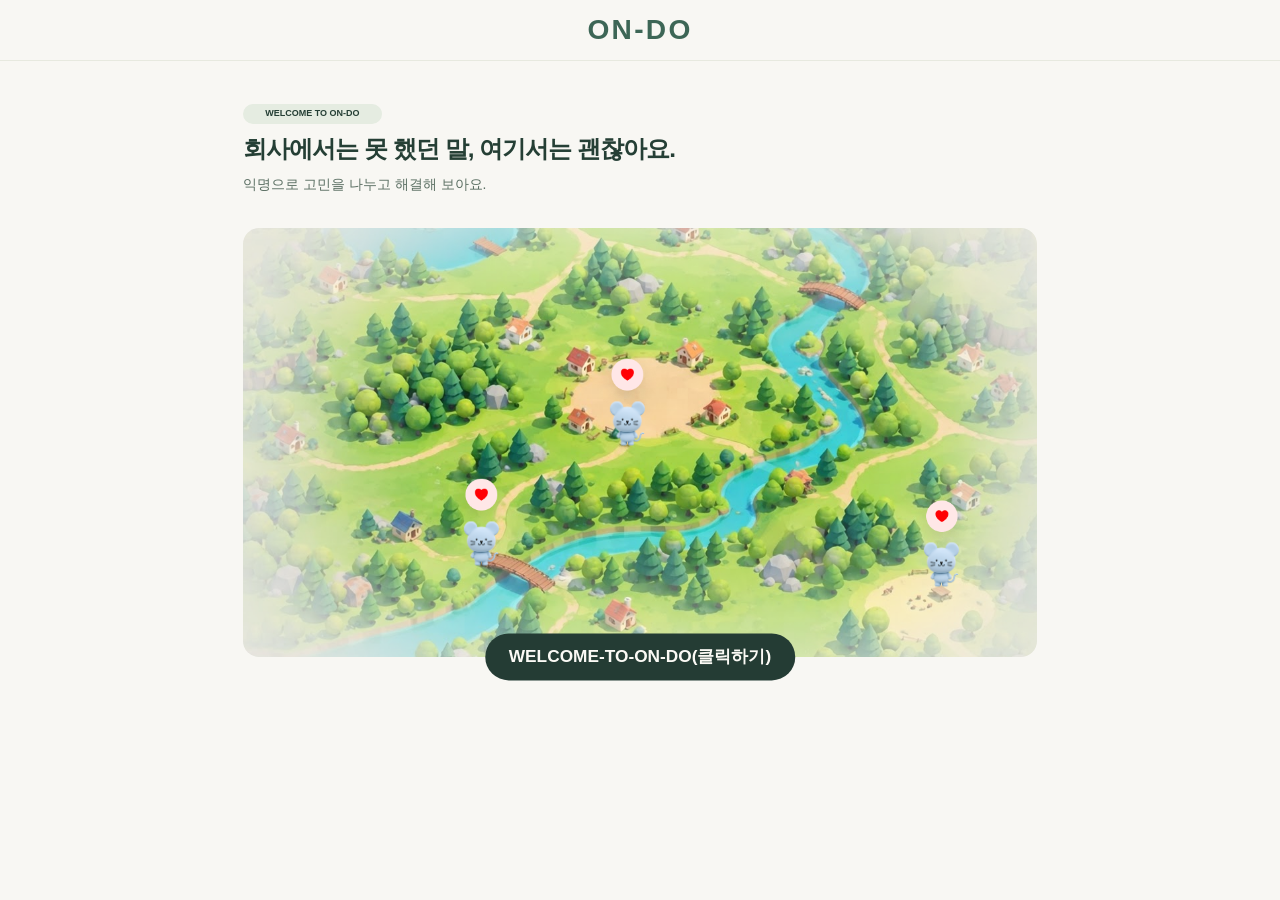
==== commit efda31e3: "FE가져가시면될거같아요" ====
--- a/index.html
+++ b/index.html
@@ -18,7 +18,7 @@
 <div class="welcome-marker" style="--x:48.4%;--y:39%" aria-hidden="true"><img src="assets/welcome/welcome-heart.png" alt=""><img src="assets/characters/0.png" alt=""></div>
 <div class="welcome-marker" style="--x:30%;--y:67%" aria-hidden="true"><img src="assets/welcome/welcome-heart.png" alt=""><img src="assets/characters/0.png" alt=""></div>
 <div class="welcome-marker" style="--x:88%;--y:72%" aria-hidden="true"><img src="assets/welcome/welcome-heart.png" alt=""><img src="assets/characters/0.png" alt=""></div>
-<button id="start">섬으로 떠나기</button>
+<button id="start">WELCOME-TO-ON-DO(클릭하기)</button>
 </div>
 <p id="wakeStatus" class="wake-status" aria-live="polite" hidden>서버를 깨우는 중이에요…</p>
 </section>
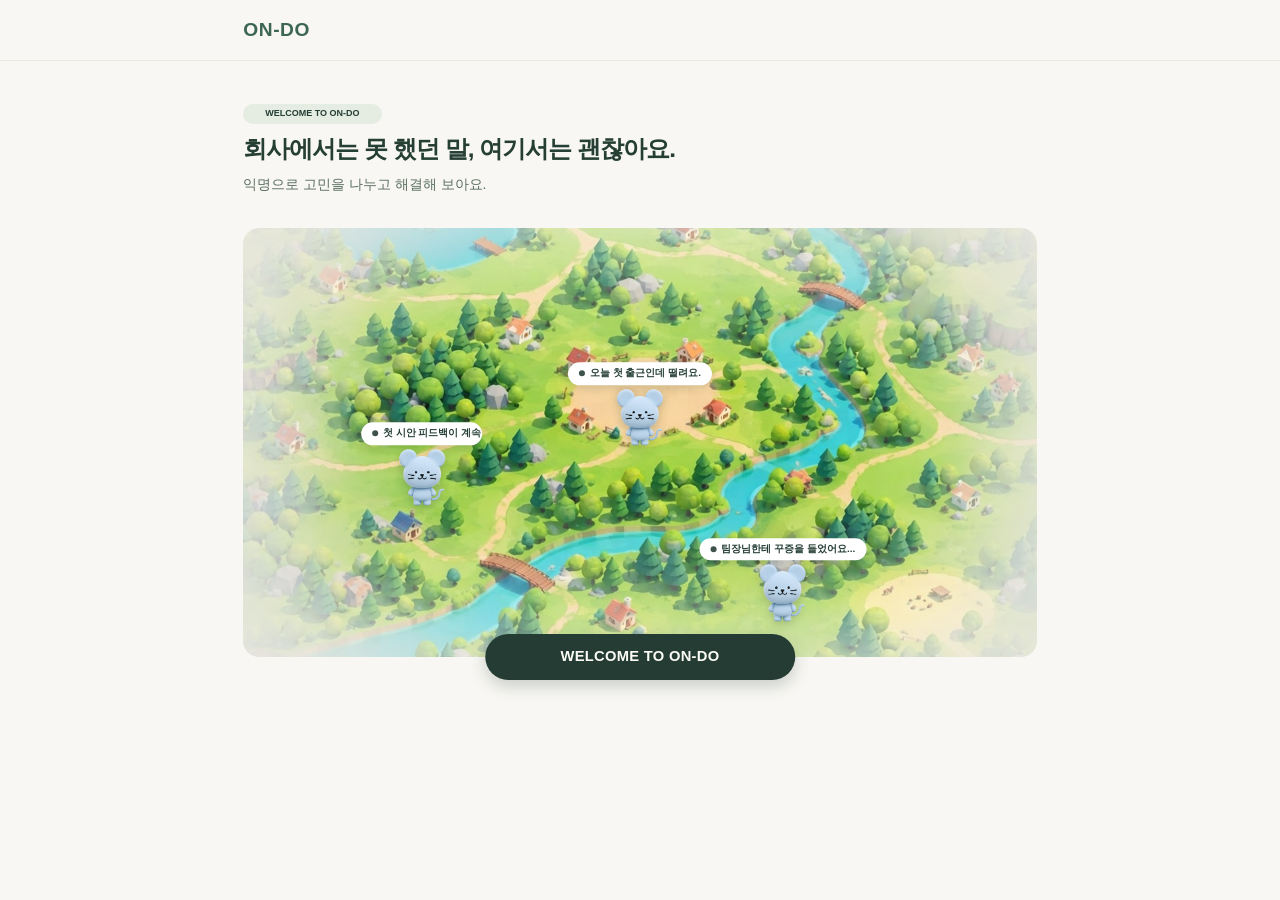
==== commit b0ce42b5: "Add files via upload" ====
--- a/index.html
+++ b/index.html
@@ -4,7 +4,7 @@
 <meta http-equiv="Content-Security-Policy" content="default-src 'self'; script-src 'self'; style-src 'self' 'unsafe-inline'; img-src 'self' data:; connect-src 'self' https://ondo-api.onrender.com; base-uri 'self'; form-action 'self'; object-src 'none'">
 <meta charset="utf-8"><meta name="viewport" content="width=device-width,initial-scale=1">
 <title>ON-DO</title>
-<link rel="stylesheet" href="css/style.css?v=20261119-4">
+<link rel="stylesheet" href="css/style.css?v=20261120-3">
 </head>
 <body>
 <header><nav><span class="site-brand">ON-DO</span><button id="account" class="plain" hidden>로그아웃</button></nav></header>
@@ -14,15 +14,25 @@
 <h1>회사에서는 못 했던 말, 여기서는 괜찮아요.</h1>
 <p>익명으로 고민을 나누고 해결해 보아요.</p>
 <div class="map">
-<img class="welcome-land" src="assets/welcome/welcome-map.png" alt="숲과 강이 어우러진 ON-DO 섬">
-<div class="welcome-marker" style="--x:48.4%;--y:39%" aria-hidden="true"><img src="assets/welcome/welcome-heart.png" alt=""><img src="assets/characters/0.png" alt=""></div>
-<div class="welcome-marker" style="--x:30%;--y:67%" aria-hidden="true"><img src="assets/welcome/welcome-heart.png" alt=""><img src="assets/characters/0.png" alt=""></div>
-<div class="welcome-marker" style="--x:88%;--y:72%" aria-hidden="true"><img src="assets/welcome/welcome-heart.png" alt=""><img src="assets/characters/0.png" alt=""></div>
-<button id="start">WELCOME-TO-ON-DO(클릭하기)</button>
+  <img class="welcome-land" src="assets/welcome/welcome-map.png" alt="숲과 강이 어우러진 ON-DO 섬">
+  <div class="welcome-marker" style="--x:50%;--y:41%" aria-hidden="true">
+    <span class="welcome-bubble">오늘 첫 출근인데 떨려요.</span>
+    <img class="welcome-char" src="assets/characters/0.png" alt="">
+  </div>
+  <div class="welcome-marker" style="--x:22.5%;--y:55%" aria-hidden="true">
+    <span class="welcome-bubble is-short">첫 시안 피드백이 계속 마음에 남아요.</span>
+    <img class="welcome-char" src="assets/characters/0.png" alt="">
+  </div>
+  <div class="welcome-marker" style="--x:68%;--y:82%" aria-hidden="true">
+    <span class="welcome-bubble">팀장님한테 꾸증을 들었어요...</span>
+    <img class="welcome-char" src="assets/characters/0.png" alt="">
+  </div>
+  <button id="start" aria-label="ON-DO 시작하기">WELCOME TO ON-DO</button>
 </div>
 <p id="wakeStatus" class="wake-status" aria-live="polite" hidden>서버를 깨우는 중이에요…</p>
 </section>
 <section id="choose" hidden>
+<button type="button" id="editCancel" class="edit-cancel" hidden>‹ 섬으로 돌아가기</button>
 <h1>ON-DO에서 어떤 캐릭터로 활동해볼까요?</h1>
 <p>캐릭터와 닉네임으로 서로 소통해요.</p>
 <div class="stage">
@@ -33,7 +43,11 @@
 <button type="button" class="arrow next" id="next" aria-label="다음 캐릭터">›</button>
 </div>
 <strong id="animalName" class="animal-name" aria-live="polite"></strong>
-<p id="animalPersona" class="animal-persona"></p>
+<p id="animalPersona" class="animal-persona" hidden></p>
+<div class="color-palette">
+<div id="paletteOptions" class="palette-options" role="group" aria-label="캐릭터 색감" hidden></div>
+</div>
+<p class="wheel-hint">마우스 휠이나 ‹ › 로 넘겨 보세요</p>
 </div>
 <form id="profile" class="nickname">
 <label for="nick" class="visually-hidden">익명 닉네임</label>
@@ -139,6 +153,6 @@
 </div>
 </dialog>
 <script src="js/api.js?v=20261119-4"></script>
-<script src="js/app.js?v=20261119-6"></script>
+<script src="js/app.js?v=20261119-10"></script>
 </body>
 </html>
--- a/css/style.css
+++ b/css/style.css
@@ -313,7 +313,8 @@
   border-radius: 10px;
   opacity: 0.65;
 }
-.character-card[aria-pressed="true"] {
+.character-card[aria-pressed="true"],
+.character-card.is-current {
   opacity: 1;
   background: #f1f8fc;
   box-shadow: 0 2px 12px #31594126;
@@ -459,21 +460,51 @@
   left: var(--x);
   top: var(--y);
   transform: translate(-50%, -50%);
-  width: 8.6%;
-  display: grid;
-  justify-items: center;
+  width: auto;
+  display: flex;
+  flex-direction: column;
+  align-items: center;
+  gap: 4px;
   pointer-events: none;
-}
-#home .welcome-marker img {
+  z-index: 2;
+}
+.welcome-bubble {
+  position: relative;
+  display: inline-flex;
+  align-items: center;
+  gap: 5px;
+  padding: 5px 11px;
+  border-radius: 999px;
+  background: #ffffff;
+  color: #253f35;
+  font-size: clamp(9px, 0.78vw, 11px);
+  font-weight: 700;
+  line-height: 1.25;
+  white-space: nowrap;
+  box-shadow: 0 3px 10px rgba(24, 54, 43, 0.16);
+}
+/* 말풍선 앞 작은 점(●) */
+.welcome-bubble::before {
+  content: "";
+  flex: none;
+  width: 6px;
+  height: 6px;
+  border-radius: 50%;
+  background: #3d5249;
+}
+.welcome-bubble.is-short {
+  max-width: clamp(92px, 9.5vw, 125px);
+  overflow: hidden;
+  text-overflow: ellipsis;
+}
+#home .welcome-marker .welcome-char {
+  width: clamp(28px, 3.6vw, 46px);
+  height: auto;
   min-height: 0;
-  width: 100%;
+  margin-top: 0;
   border-radius: 0;
   object-fit: contain;
-}
-#home .welcome-marker img + img {
-  width: 52%;
-  margin-top: -19%;
-  position: relative;
+  filter: drop-shadow(0 3px 4px rgba(24, 54, 43, 0.22));
 }
 #home .map button,
 .welcome-banner {
@@ -669,13 +700,14 @@
 nav {
   position: relative;
 }
-.site-brand {
-  position: absolute;
-  left: 50%;
-  transform: translateX(-50%);
-  font-size: clamp(22px, 2.2vw, 30px);
-  font-weight: 900;
-  letter-spacing: 0.08em;
+body:has(#home:not([hidden])) .site-brand {
+  position: static;
+  left: auto;
+  transform: none;
+  font-size: clamp(18px, 1.5vw, 22px);
+  font-weight: 800;
+  letter-spacing: 0.03em;
+  color: #3d6656;
 }
 #account {
   margin-left: auto;
@@ -759,3 +791,347 @@
   color: #24594f;
   font-weight: 700;
 }
+
+/* ───────── 11/19 기획 피드백: 시작 화면 ───────── */
+@font-face {
+  font-family: "Hakgyoansim Dunggeunmiso";
+  src: url("../assets/fonts/HakgyoansimDunggeunmiso-B.woff2") format("woff2");
+  font-weight: 700;
+  font-display: swap;
+}
+/* WELCOME 버튼은 지도(길) 위에 겹치지 않게 지도 아래로. 로그인 창 위 배너와 같은 크기·글꼴(둥근미소 44px) */
+#home .map {
+  display: grid;
+  justify-items: center;
+  gap: clamp(18px, 2.4vw, 30px);
+  margin-bottom: 24px;
+}
+#home .map button,
+.welcome-banner {
+  font-family: "Hakgyoansim Dunggeunmiso", "Malgun Gothic", sans-serif;
+  font-size: clamp(22px, 3.1vw, 44px);
+  font-weight: 700;
+  line-height: 1.15;
+  letter-spacing: 0;
+  width: min(500px, 86%);
+  padding: clamp(10px, 1.1vw, 16px) 18px;
+  white-space: nowrap;
+}
+#home .map button {
+  position: static;
+  transform: none;
+  cursor: pointer;
+  transition: transform 0.2s ease, box-shadow 0.2s ease;
+}
+#home .map button:hover,
+#home .map button:focus-visible {
+  transform: translateY(-2px);
+  box-shadow: 0 8px 20px rgba(36, 60, 52, 0.25);
+}
+.welcome-banner {
+  width: min(500px, 86%);
+  font-size: clamp(20px, 3.1vw, 44px);
+}
+/* 로그인 창은 아래에서 자연스럽게 떠오르게 (피그마 프로토타입) */
+#info[open] {
+  animation: info-rise 0.5s cubic-bezier(0.22, 1, 0.36, 1);
+}
+#info[open]::backdrop {
+  animation: info-fade 0.5s ease;
+}
+@keyframes info-rise {
+  from {
+    opacity: 0;
+    transform: translateY(70px);
+  }
+  to {
+    opacity: 1;
+    transform: none;
+  }
+}
+@keyframes info-fade {
+  from {
+    opacity: 0;
+  }
+}
+@media (prefers-reduced-motion: reduce) {
+  #info[open],
+  #info[open]::backdrop {
+    animation: none;
+  }
+}
+
+/* ───────── 가입 화면 색감 팔레트 (BE CHARACTER_COLORS 키와 같음) ───────── */
+.tone-warm { filter: grayscale(1) sepia(1) hue-rotate(-50deg) saturate(3.2) brightness(0.95); }
+.tone-forest { filter: grayscale(1) sepia(1) hue-rotate(58deg) saturate(1.9) brightness(0.98); }
+.tone-ocean { filter: grayscale(1) sepia(1) hue-rotate(160deg) saturate(2.4) brightness(1.02); }
+.tone-lavender { filter: grayscale(1) sepia(1) hue-rotate(222deg) saturate(2.8) brightness(0.96); }
+.tone-pastel { filter: saturate(0.55) brightness(1.12); }
+.tone-vivid { filter: saturate(1.9) contrast(1.05); }
+.tone-mono { filter: grayscale(1); }
+.character-image { transition: filter 0.25s ease; }
+
+.stage .color-palette {
+  display: grid;
+  justify-items: center;
+  gap: 10px;
+  margin-top: 6px;
+}
+.palette-toggle {
+  display: inline-flex;
+  align-items: center;
+  gap: 8px;
+  min-height: 36px;
+  padding: 6px 16px;
+  border: 1px solid #d9dfcf;
+  border-radius: 999px;
+  background: #fffdf7;
+  color: #2c4436;
+  font-size: 14px;
+  font-weight: 700;
+  cursor: pointer;
+}
+.palette-toggle[aria-expanded="true"] {
+  background: #2f5d47;
+  border-color: #2f5d47;
+  color: #fff;
+}
+.palette-icon {
+  width: 18px;
+  height: 18px;
+  border-radius: 50%;
+  background: conic-gradient(#e8633a, #f0b35a, #7fb38a, #5d9bd1, #b78cf0, #e8633a);
+}
+.palette-options {
+  display: grid;
+  grid-template-columns: repeat(4, 76px);
+  gap: 8px;
+  padding: 10px;
+  border-radius: 16px;
+  background: rgba(255, 253, 247, 0.92);
+  box-shadow: 0 6px 18px rgba(36, 60, 52, 0.12);
+}
+.palette-options[hidden] { display: none; }
+.palette-options button {
+  display: grid;
+  justify-items: center;
+  gap: 2px;
+  padding: 6px 4px;
+  border: 2px solid transparent;
+  border-radius: 12px;
+  background: none;
+  color: #2c4436;
+  font-size: 12px;
+  cursor: pointer;
+}
+.palette-options button[aria-pressed="true"] {
+  border-color: #2f5d47;
+  background: #eef4ea;
+  font-weight: 700;
+}
+.palette-options img {
+  width: 44px;
+  height: 44px;
+  object-fit: contain;
+}
+.wheel-hint {
+  margin: 4px 0 0;
+  font-size: 12px;
+  color: #6c7a70;
+}
+@media (max-width: 690px) {
+  .palette-options { grid-template-columns: repeat(4, 64px); gap: 4px; }
+  .palette-options img { width: 36px; height: 36px; }
+  .wheel-hint { display: none; }
+}
+
+/* 섬에서 캐릭터 수정하러 왔을 때: 저장 안 하고 돌아가기 */
+#choose .edit-cancel {
+  justify-self: start;
+  align-self: start;
+  margin-bottom: 8px;
+  padding: 6px 4px;
+  border: 0;
+  background: none;
+  color: #4d6357;
+  font-size: 14px;
+  font-weight: 600;
+  cursor: pointer;
+}
+#choose .edit-cancel:hover {
+  text-decoration: underline;
+}
+#choose .edit-cancel[hidden] {
+  display: none;
+}
+
+/* 캐릭터 카드 위 팔레트 (직무 아이콘 자리). 가운데 카드는 팔레트 아래 '색감 고르기' */
+.character-card .palette-badge {
+  display: grid;
+  justify-items: center;
+  align-content: start;
+  gap: 2px;
+  height: 23%;
+  width: 40%;
+  padding: 0;
+  border: 0;
+  background: none;
+  color: #2f5d47;
+  z-index: 2;
+}
+.character-card .palette-badge img {
+  display: block;
+  width: auto;
+  height: clamp(22px, 3.6vw, 44px);
+  object-fit: contain;
+  filter: drop-shadow(0 2px 2px rgba(0, 0, 0, 0.12));
+}
+.character-card button.palette-badge {
+  cursor: pointer;
+  border-radius: 10px;
+}
+.character-card button.palette-badge span {
+  font-size: clamp(11px, 1.1vw, 13px);
+  font-weight: 700;
+  white-space: nowrap;
+}
+.character-card button.palette-badge:hover img,
+.character-card button.palette-badge[aria-expanded="true"] img {
+  transform: translateY(-2px) rotate(-6deg);
+}
+.character-card button.palette-badge img {
+  transition: transform 0.2s ease;
+}
+.character-card button.palette-badge:focus-visible {
+  outline: 3px solid #0084a7;
+  outline-offset: 2px;
+}
+.character-card.is-current {
+  cursor: default;
+}
+
+/* ───────── 11/20: WELCOME 글꼴(피그마), 이메일 창 닫기 버튼이 배너와 안 겹치게 ───────── */
+/* Raleway SemiBold를 이 버튼에 쓰는 글자만 남겨 OndoWelcome으로 이름 바꿔 넣음 (OFL, assets/fonts/LICENSE.md) */
+@font-face {
+  font-family: "OndoWelcome";
+  src: url("../assets/fonts/OndoWelcome-SemiBold.woff2") format("woff2");
+  font-weight: 600;
+  font-display: swap;
+}
+#home .map button,
+.welcome-banner {
+  font-family: "OndoWelcome", "Pretendard", "Malgun Gothic", sans-serif;
+  font-weight: 600;
+  letter-spacing: 0.01em;
+}
+/* 배너가 창 윗변에 반쯤 걸쳐 있어서, 닫기 버튼과 제목을 배너 아래로 내림 */
+.info-card {
+  padding-top: clamp(58px, 5.6vw, 80px);
+}
+.info-card .close {
+  top: clamp(40px, 4.2vw, 54px);
+}
+#home .map {
+  position: relative;
+  display: block;
+  margin: clamp(22px, 2.6vw, 34px) 0 54px;
+}
+#home .map button {
+  position: absolute;
+  left: 50%;
+  bottom: 0;
+  transform: translate(-50%, 50%);
+  width: min(39%, 320px);
+  min-width: 210px;
+  padding: clamp(11px, 1.1vw, 15px) 24px;
+  border-radius: 999px;
+  background: #243c34;
+  color: #fbfaf5;
+  font-family: "Malgun Gothic", "Apple SD Gothic Neo", sans-serif;
+  font-size: clamp(13px, 1.15vw, 16px);
+  font-weight: 600;
+  letter-spacing: 0.02em;
+  line-height: 1.2;
+  white-space: nowrap;
+  box-shadow: 0 6px 16px rgba(36, 60, 52, 0.22);
+  cursor: pointer;
+  z-index: 3;
+  transition: transform 0.2s ease, box-shadow 0.2s ease;
+}
+#home .map button:hover,
+#home .map button:focus-visible {
+  transform: translate(-50%, calc(50% - 2px));
+  box-shadow: 0 10px 22px rgba(36, 60, 52, 0.28);
+}
+@media (max-width: 680px) {
+  #home .map button {
+    width: 62%;
+    min-width: 190px;
+  }
+  .welcome-bubble {
+    font-size: 9px;
+    padding: 4px 8px;
+  }
+}
+#info {
+  width: min(610px, calc(100% - 26px));
+  padding: 36px 0 0;
+  border-radius: 0;
+  background: transparent;
+  overscroll-behavior: contain;
+}
+#info::backdrop {
+  background: rgba(48, 54, 48, 0.45);
+}
+.info-card {
+  position: relative;
+  background: #ffffff;
+  border-radius: 21px;
+  padding: clamp(52px, 4.8vw, 66px) clamp(20px, 2.2vw, 32px) clamp(24px, 3.1vw, 44px);
+}
+.welcome-banner {
+  position: absolute;
+  top: 0;
+  left: 50%;
+  transform: translate(-50%, -50%);
+  z-index: 2;
+  display: flex;
+  align-items: center;
+  justify-content: center;
+  width: min(56%, 340px);
+  min-width: 230px;
+  min-height: 54px;
+  padding: 14px 28px;
+  border-radius: 999px;
+  background: #243c34;
+  color: #fbfaf5;
+  font-family: "Malgun Gothic", "Apple SD Gothic Neo", sans-serif;
+  font-size: clamp(14px, 1.3vw, 17px);
+  font-weight: 600;
+  line-height: 1.2;
+  letter-spacing: 0.03em;
+  text-align: center;
+  white-space: nowrap;
+  box-shadow: 0 3px 10px rgba(24, 48, 40, 0.14);
+}
+.info-card .close {
+  position: absolute;
+  top: 16px;
+  right: clamp(15px, 1.8vw, 24px);
+  z-index: 3;
+}
+@media (max-width: 680px) {
+  #info {
+    padding-top: 30px;
+  }
+  .info-card {
+    padding-top: 46px;
+  }
+  .welcome-banner {
+    width: min(68%, 270px);
+    min-width: 190px;
+    min-height: 46px;
+    padding: 11px 18px;
+    font-size: 14px;
+  }
+}
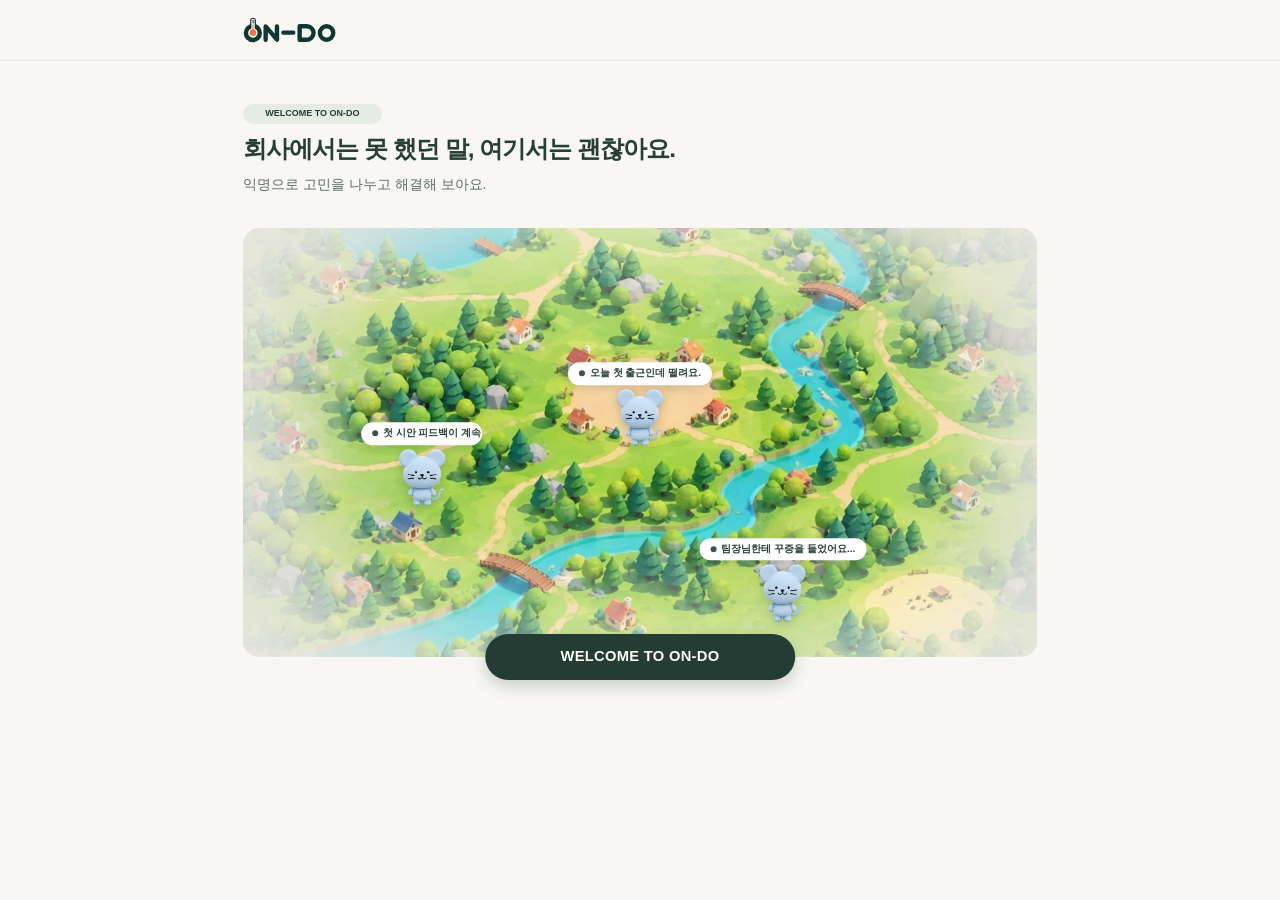
==== commit 0902ce2b: "Add files via upload" ====
--- a/index.html
+++ b/index.html
@@ -4,10 +4,10 @@
 <meta http-equiv="Content-Security-Policy" content="default-src 'self'; script-src 'self'; style-src 'self' 'unsafe-inline'; img-src 'self' data:; connect-src 'self' https://ondo-api.onrender.com; base-uri 'self'; form-action 'self'; object-src 'none'">
 <meta charset="utf-8"><meta name="viewport" content="width=device-width,initial-scale=1">
 <title>ON-DO</title>
-<link rel="stylesheet" href="css/style.css?v=20261120-3">
+<link rel="stylesheet" href="css/style.css?v=20261120-5">
 </head>
 <body>
-<header><nav><span class="site-brand">ON-DO</span><button id="account" class="plain" hidden>로그아웃</button></nav></header>
+<header><nav><span class="site-brand"><img src="assets/logo-ondo.svg" alt="ON-DO"></span><button id="account" class="plain" hidden>로그아웃</button></nav></header>
 <main>
 <section id="home" class="hero">
 <span class="tag">WELCOME TO ON-DO</span>
@@ -33,7 +33,7 @@
 </section>
 <section id="choose" hidden>
 <button type="button" id="editCancel" class="edit-cancel" hidden>‹ 섬으로 돌아가기</button>
-<h1>ON-DO에서 어떤 캐릭터로 활동해볼까요?</h1>
+<h1><img class="inline-logo" src="assets/logo-ondo.svg" alt="ON-DO">에서 어떤 캐릭터로 활동해볼까요?</h1>
 <p>캐릭터와 닉네임으로 서로 소통해요.</p>
 <div class="stage">
 <span class="selection-check" aria-hidden="true">✓</span>
--- a/css/style.css
+++ b/css/style.css
@@ -1134,4 +1134,18 @@
     padding: 11px 18px;
     font-size: 14px;
   }
+}
+/* 온도계 로고 (글자 대신 이미지) */
+.site-brand img {
+  display: block;
+  height: clamp(24px, 2vw, 32px);
+  width: auto;
+}
+
+/* 캐릭터 선택 제목 안의 로고: 글자 높이에 맞춤 */
+.inline-logo {
+  height: 1.05em;
+  width: auto;
+  vertical-align: -0.12em;
+  margin-right: 0.08em;
 }
